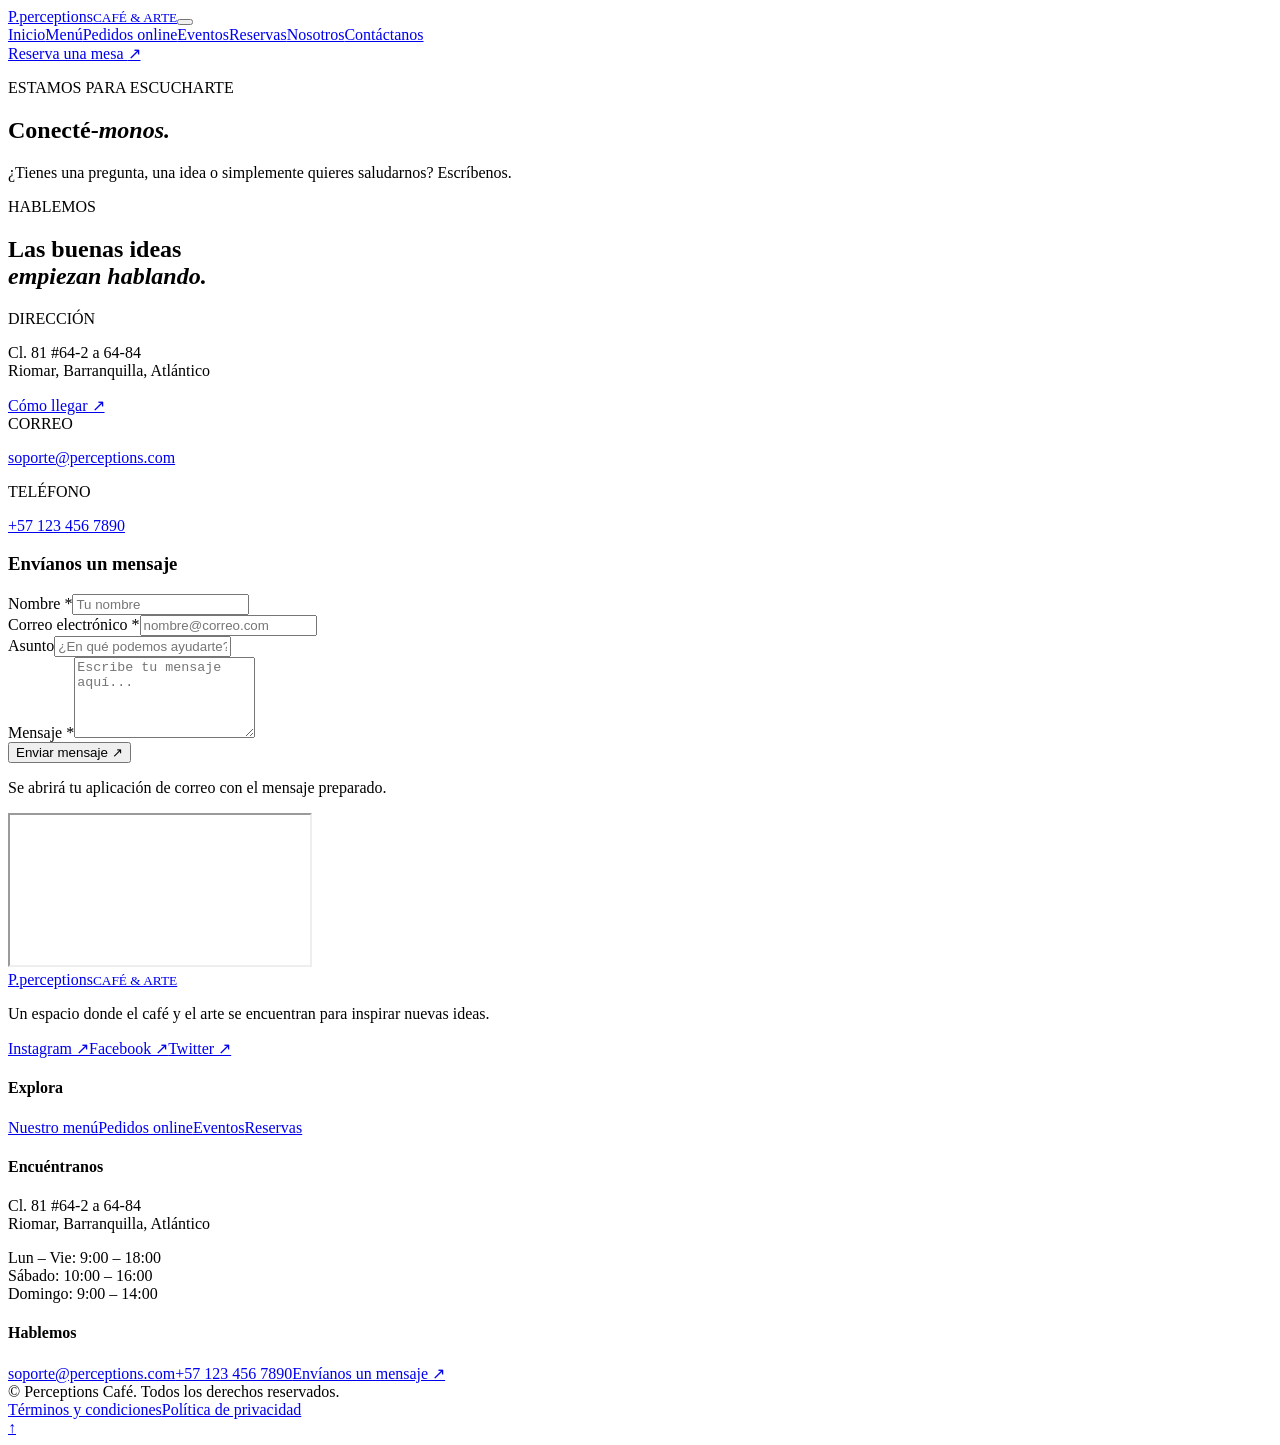
==== contacto.html @ 33a025f9 "contacto y eventos" ====
<!doctype html><html lang="es"><head><meta charset="utf-8"><meta name="viewport" content="width=device-width,initial-scale=1"><meta name="theme-color" content="#24231f"><meta name="description" content="Perceptions Café: café de especialidad, repostería artesanal y experiencias artísticas en Barranquilla."><title>Contáctanos | Perceptions Café</title><link rel="preconnect" href="https://fonts.googleapis.com"><link rel="preconnect" href="https://fonts.gstatic.com" crossorigin><link href="https://fonts.googleapis.com/css2?family=DM+Sans:wght@400;500;600;700&family=Playfair+Display:wght@400;500;600;700&display=swap" rel="stylesheet"><link rel="icon" href="assets/favicon.svg" type="image/svg+xml"><link rel="stylesheet" href="assets/styles.css"></head><body id="top"><header class="site-header"><div class="header-inner"><a class="brand" href="index.html" aria-label="Perceptions, inicio"><span class="brand-mark">P<span>.</span></span><span class="brand-name">perceptions<small>CAFÉ & ARTE</small></span></a><button class="menu-toggle" aria-label="Abrir menú" aria-expanded="false"><i></i><i></i></button><nav class="main-nav"><a href="index.html" data-nav="index">Inicio</a><a href="menu.html" data-nav="menu">Menú</a><a href="pedidos.html" data-nav="pedidos">Pedidos online</a><a href="eventos.html" data-nav="eventos">Eventos</a><a href="reservas.html" data-nav="reservas">Reservas</a><a href="nosotros.html" data-nav="nosotros">Nosotros</a><a href="contacto.html" data-nav="contacto">Contáctanos</a></nav><a class="header-cta" href="reservas.html">Reserva una mesa <span>↗</span></a></div></header><main><section class="page-hero page-hero-cream compact-hero"><div class="container"><p class="eyebrow">ESTAMOS PARA ESCUCHARTE</p><h1>Conecté-<em>monos.</em></h1><p class="page-lead">¿Tienes una pregunta, una idea o simplemente quieres saludarnos? Escríbenos.</p></div></section><section class="contact-section section-pad"><div class="container contact-grid"><div class="contact-info"><p class="eyebrow">HABLEMOS</p><h2>Las buenas ideas<br><em>empiezan hablando.</em></h2><div class="contact-block"><span>DIRECCIÓN</span><p>Cl. 81 #64-2 a 64-84<br>Riomar, Barranquilla, Atlántico</p><a href="https://maps.google.com/?q=Cl.+81+64-2+Barranquilla" target="_blank" rel="noreferrer">Cómo llegar ↗</a></div><div class="contact-block"><span>CORREO</span><p><a href="mailto:soporte@perceptions.com">soporte@perceptions.com</a></p></div><div class="contact-block"><span>TELÉFONO</span><p><a href="tel:+571234567890">+57 123 456 7890</a></p></div></div><form class="contact-form contact-card" data-mail-form data-subject="Mensaje desde el sitio Perceptions"><h3>Envíanos un mensaje</h3><div class="field"><label for="contact-name">Nombre *</label><input id="contact-name" name="Nombre" required placeholder="Tu nombre"></div><div class="field"><label for="contact-email">Correo electrónico *</label><input id="contact-email" name="Correo" type="email" required placeholder="nombre@correo.com"></div><div class="field"><label for="contact-subject">Asunto</label><input id="contact-subject" name="Asunto" placeholder="¿En qué podemos ayudarte?"></div><div class="field"><label for="contact-message">Mensaje *</label><textarea id="contact-message" name="Mensaje" rows="5" required placeholder="Escribe tu mensaje aquí..."></textarea></div><button class="btn btn-dark" type="submit">Enviar mensaje <span>↗</span></button><p class="form-note">Se abrirá tu aplicación de correo con el mensaje preparado.</p></form></div></section><section class="map-section"><iframe title="Ubicación de Perceptions Café" src="https://maps.google.com/maps?q=Cl.%2081%20%2364-2%20Barranquilla&t=&z=15&ie=UTF8&iwloc=&output=embed" loading="lazy" referrerpolicy="no-referrer-when-downgrade"></iframe></section></main><footer class="site-footer"><div class="footer-top"><div class="footer-brand"><a class="brand brand-light" href="index.html"><span class="brand-mark">P<span>.</span></span><span class="brand-name">perceptions<small>CAFÉ & ARTE</small></span></a><p>Un espacio donde el café y el arte se encuentran para inspirar nuevas ideas.</p><div class="social-links"><a href="https://www.instagram.com/" target="_blank" rel="noreferrer">Instagram ↗</a><a href="https://www.facebook.com/" target="_blank" rel="noreferrer">Facebook ↗</a><a href="https://twitter.com/" target="_blank" rel="noreferrer">Twitter ↗</a></div></div><div><h4>Explora</h4><a href="menu.html">Nuestro menú</a><a href="pedidos.html">Pedidos online</a><a href="eventos.html">Eventos</a><a href="reservas.html">Reservas</a></div><div><h4>Encuéntranos</h4><p>Cl. 81 #64-2 a 64-84<br>Riomar, Barranquilla, Atlántico</p><p>Lun – Vie: 9:00 – 18:00<br>Sábado: 10:00 – 16:00<br>Domingo: 9:00 – 14:00</p></div><div><h4>Hablemos</h4><a href="mailto:soporte@perceptions.com">soporte@perceptions.com</a><a href="tel:+571234567890">+57 123 456 7890</a><a href="contacto.html">Envíanos un mensaje ↗</a></div></div><div class="footer-bottom"><span>© <span data-year></span> Perceptions Café. Todos los derechos reservados.</span><div><a href="terminos.html">Términos y condiciones</a><a href="privacidad.html">Política de privacidad</a></div></div></footer><a class="back-top" href="#top" aria-label="Volver arriba">↑</a><script src="assets/app.js" defer></script></body></html>
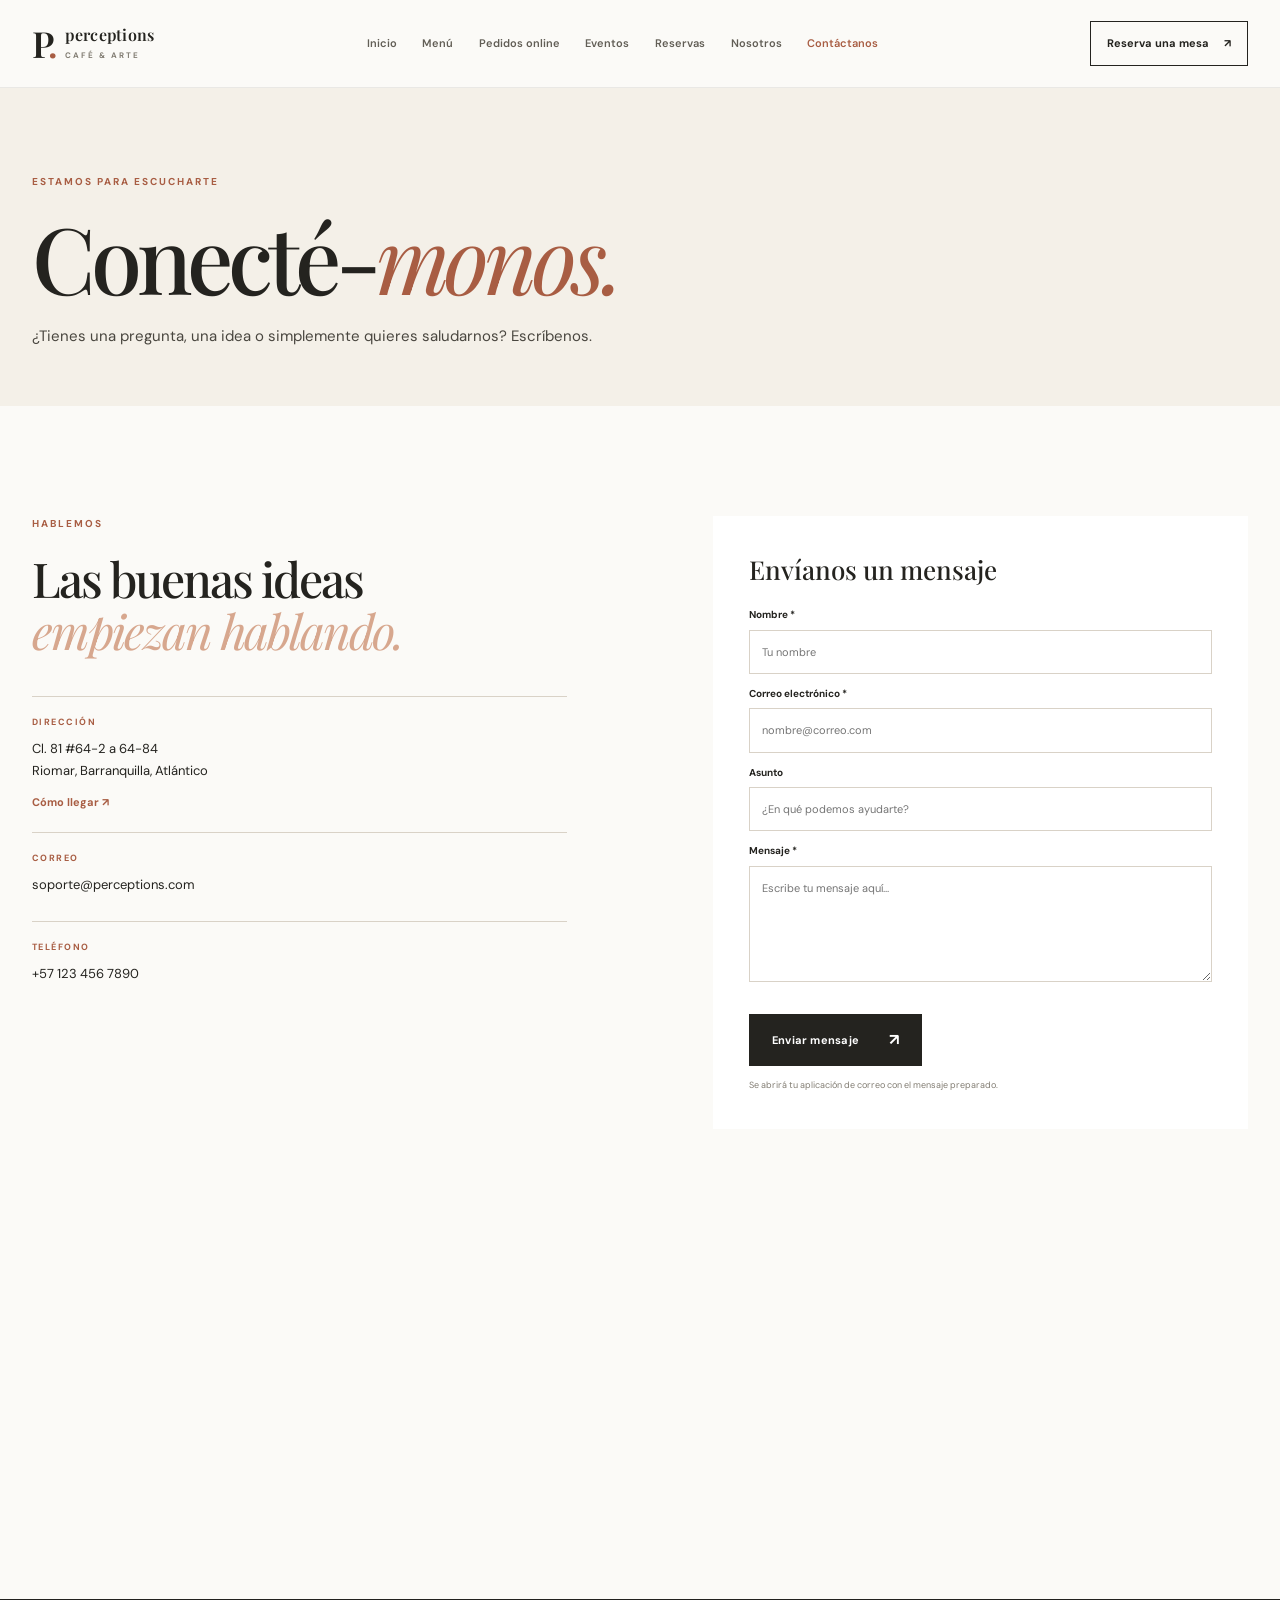
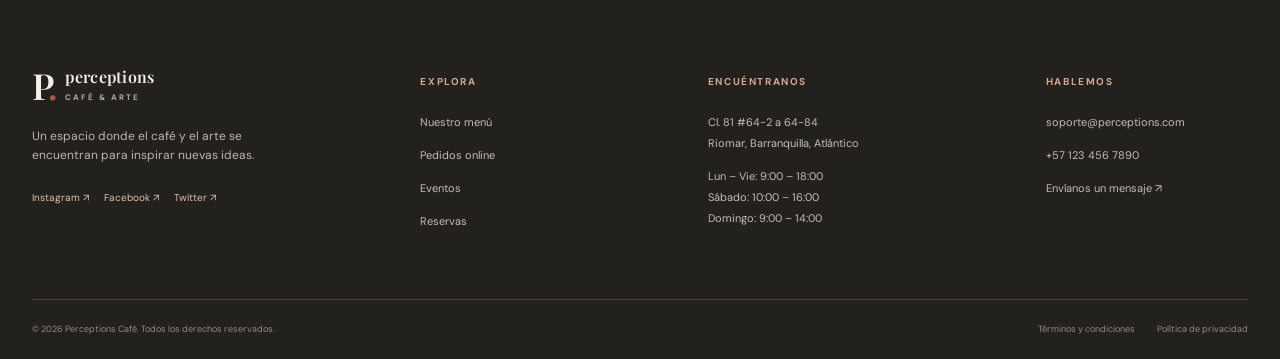
==== commit e1054a46: "Update contacto.html Organizacion de codigo" ====
--- a/contacto.html
+++ b/contacto.html
@@ -1 +1,113 @@
-<!doctype html><html lang="es"><head><meta charset="utf-8"><meta name="viewport" content="width=device-width,initial-scale=1"><meta name="theme-color" content="#24231f"><meta name="description" content="Perceptions Café: café de especialidad, repostería artesanal y experiencias artísticas en Barranquilla."><title>Contáctanos | Perceptions Café</title><link rel="preconnect" href="https://fonts.googleapis.com"><link rel="preconnect" href="https://fonts.gstatic.com" crossorigin><link href="https://fonts.googleapis.com/css2?family=DM+Sans:wght@400;500;600;700&family=Playfair+Display:wght@400;500;600;700&display=swap" rel="stylesheet"><link rel="icon" href="assets/favicon.svg" type="image/svg+xml"><link rel="stylesheet" href="assets/styles.css"></head><body id="top"><header class="site-header"><div class="header-inner"><a class="brand" href="index.html" aria-label="Perceptions, inicio"><span class="brand-mark">P<span>.</span></span><span class="brand-name">perceptions<small>CAFÉ & ARTE</small></span></a><button class="menu-toggle" aria-label="Abrir menú" aria-expanded="false"><i></i><i></i></button><nav class="main-nav"><a href="index.html" data-nav="index">Inicio</a><a href="menu.html" data-nav="menu">Menú</a><a href="pedidos.html" data-nav="pedidos">Pedidos online</a><a href="eventos.html" data-nav="eventos">Eventos</a><a href="reservas.html" data-nav="reservas">Reservas</a><a href="nosotros.html" data-nav="nosotros">Nosotros</a><a href="contacto.html" data-nav="contacto">Contáctanos</a></nav><a class="header-cta" href="reservas.html">Reserva una mesa <span>↗</span></a></div></header><main><section class="page-hero page-hero-cream compact-hero"><div class="container"><p class="eyebrow">ESTAMOS PARA ESCUCHARTE</p><h1>Conecté-<em>monos.</em></h1><p class="page-lead">¿Tienes una pregunta, una idea o simplemente quieres saludarnos? Escríbenos.</p></div></section><section class="contact-section section-pad"><div class="container contact-grid"><div class="contact-info"><p class="eyebrow">HABLEMOS</p><h2>Las buenas ideas<br><em>empiezan hablando.</em></h2><div class="contact-block"><span>DIRECCIÓN</span><p>Cl. 81 #64-2 a 64-84<br>Riomar, Barranquilla, Atlántico</p><a href="https://maps.google.com/?q=Cl.+81+64-2+Barranquilla" target="_blank" rel="noreferrer">Cómo llegar ↗</a></div><div class="contact-block"><span>CORREO</span><p><a href="mailto:soporte@perceptions.com">soporte@perceptions.com</a></p></div><div class="contact-block"><span>TELÉFONO</span><p><a href="tel:+571234567890">+57 123 456 7890</a></p></div></div><form class="contact-form contact-card" data-mail-form data-subject="Mensaje desde el sitio Perceptions"><h3>Envíanos un mensaje</h3><div class="field"><label for="contact-name">Nombre *</label><input id="contact-name" name="Nombre" required placeholder="Tu nombre"></div><div class="field"><label for="contact-email">Correo electrónico *</label><input id="contact-email" name="Correo" type="email" required placeholder="nombre@correo.com"></div><div class="field"><label for="contact-subject">Asunto</label><input id="contact-subject" name="Asunto" placeholder="¿En qué podemos ayudarte?"></div><div class="field"><label for="contact-message">Mensaje *</label><textarea id="contact-message" name="Mensaje" rows="5" required placeholder="Escribe tu mensaje aquí..."></textarea></div><button class="btn btn-dark" type="submit">Enviar mensaje <span>↗</span></button><p class="form-note">Se abrirá tu aplicación de correo con el mensaje preparado.</p></form></div></section><section class="map-section"><iframe title="Ubicación de Perceptions Café" src="https://maps.google.com/maps?q=Cl.%2081%20%2364-2%20Barranquilla&t=&z=15&ie=UTF8&iwloc=&output=embed" loading="lazy" referrerpolicy="no-referrer-when-downgrade"></iframe></section></main><footer class="site-footer"><div class="footer-top"><div class="footer-brand"><a class="brand brand-light" href="index.html"><span class="brand-mark">P<span>.</span></span><span class="brand-name">perceptions<small>CAFÉ & ARTE</small></span></a><p>Un espacio donde el café y el arte se encuentran para inspirar nuevas ideas.</p><div class="social-links"><a href="https://www.instagram.com/" target="_blank" rel="noreferrer">Instagram ↗</a><a href="https://www.facebook.com/" target="_blank" rel="noreferrer">Facebook ↗</a><a href="https://twitter.com/" target="_blank" rel="noreferrer">Twitter ↗</a></div></div><div><h4>Explora</h4><a href="menu.html">Nuestro menú</a><a href="pedidos.html">Pedidos online</a><a href="eventos.html">Eventos</a><a href="reservas.html">Reservas</a></div><div><h4>Encuéntranos</h4><p>Cl. 81 #64-2 a 64-84<br>Riomar, Barranquilla, Atlántico</p><p>Lun – Vie: 9:00 – 18:00<br>Sábado: 10:00 – 16:00<br>Domingo: 9:00 – 14:00</p></div><div><h4>Hablemos</h4><a href="mailto:soporte@perceptions.com">soporte@perceptions.com</a><a href="tel:+571234567890">+57 123 456 7890</a><a href="contacto.html">Envíanos un mensaje ↗</a></div></div><div class="footer-bottom"><span>© <span data-year></span> Perceptions Café. Todos los derechos reservados.</span><div><a href="terminos.html">Términos y condiciones</a><a href="privacidad.html">Política de privacidad</a></div></div></footer><a class="back-top" href="#top" aria-label="Volver arriba">↑</a><script src="assets/app.js" defer></script></body></html>+<!doctype html>
+<html lang="es">
+
+<head>
+    <meta charset="utf-8">
+    <meta name="viewport" content="width=device-width,initial-scale=1">
+    <meta name="theme-color" content="#24231f">
+    <meta name="description"
+        content="Perceptions Café: café de especialidad, repostería artesanal y experiencias artísticas en Barranquilla.">
+    <title>Contáctanos | Perceptions Café</title>
+    <link rel="preconnect" href="https://fonts.googleapis.com">
+    <link rel="preconnect" href="https://fonts.gstatic.com" crossorigin>
+    <link
+        href="https://fonts.googleapis.com/css2?family=DM+Sans:wght@400;500;600;700&family=Playfair+Display:wght@400;500;600;700&display=swap"
+        rel="stylesheet">
+    <link rel="icon" href="assets/favicon.svg" type="image/svg+xml">
+    <link rel="stylesheet" href="assets/styles.css">
+</head>
+
+<body id="top">
+    <header class="site-header">
+        <div class="header-inner"><a class="brand" href="index.html" aria-label="Perceptions, inicio"><span
+                    class="brand-mark">P<span>.</span></span><span class="brand-name">perceptions<small>CAFÉ &
+                        ARTE</small></span></a><button class="menu-toggle" aria-label="Abrir menú"
+                aria-expanded="false"><i></i><i></i></button>
+            <nav class="main-nav"><a href="index.html" data-nav="index">Inicio</a><a href="menu.html"
+                    data-nav="menu">Menú</a><a href="pedidos.html" data-nav="pedidos">Pedidos online</a><a
+                    href="eventos.html" data-nav="eventos">Eventos</a><a href="reservas.html"
+                    data-nav="reservas">Reservas</a><a href="nosotros.html" data-nav="nosotros">Nosotros</a><a
+                    href="contacto.html" data-nav="contacto">Contáctanos</a></nav><a class="header-cta"
+                href="reservas.html">Reserva una mesa <span>↗</span></a>
+        </div>
+    </header>
+    <main>
+        <section class="page-hero page-hero-cream compact-hero">
+            <div class="container">
+                <p class="eyebrow">ESTAMOS PARA ESCUCHARTE</p>
+                <h1>Conecté-<em>monos.</em></h1>
+                <p class="page-lead">¿Tienes una pregunta, una idea o simplemente quieres saludarnos? Escríbenos.</p>
+            </div>
+        </section>
+        <section class="contact-section section-pad">
+            <div class="container contact-grid">
+                <div class="contact-info">
+                    <p class="eyebrow">HABLEMOS</p>
+                    <h2>Las buenas ideas<br><em>empiezan hablando.</em></h2>
+                    <div class="contact-block"><span>DIRECCIÓN</span>
+                        <p>Cl. 81 #64-2 a 64-84<br>Riomar, Barranquilla, Atlántico</p><a
+                            href="https://maps.google.com/?q=Cl.+81+64-2+Barranquilla" target="_blank"
+                            rel="noreferrer">Cómo llegar ↗</a>
+                    </div>
+                    <div class="contact-block"><span>CORREO</span>
+                        <p><a href="mailto:soporte@perceptions.com">soporte@perceptions.com</a></p>
+                    </div>
+                    <div class="contact-block"><span>TELÉFONO</span>
+                        <p><a href="tel:+571234567890">+57 123 456 7890</a></p>
+                    </div>
+                </div>
+                <form class="contact-form contact-card" data-mail-form
+                    data-subject="Mensaje desde el sitio Perceptions">
+                    <h3>Envíanos un mensaje</h3>
+                    <div class="field"><label for="contact-name">Nombre *</label><input id="contact-name" name="Nombre"
+                            required placeholder="Tu nombre"></div>
+                    <div class="field"><label for="contact-email">Correo electrónico *</label><input id="contact-email"
+                            name="Correo" type="email" required placeholder="nombre@correo.com"></div>
+                    <div class="field"><label for="contact-subject">Asunto</label><input id="contact-subject"
+                            name="Asunto" placeholder="¿En qué podemos ayudarte?"></div>
+                    <div class="field"><label for="contact-message">Mensaje *</label><textarea id="contact-message"
+                            name="Mensaje" rows="5" required placeholder="Escribe tu mensaje aquí..."></textarea></div>
+                    <button class="btn btn-dark" type="submit">Enviar mensaje <span>↗</span></button>
+                    <p class="form-note">Se abrirá tu aplicación de correo con el mensaje preparado.</p>
+                </form>
+            </div>
+        </section>
+        <section class="map-section"><iframe title="Ubicación de Perceptions Café"
+                src="https://maps.google.com/maps?q=Cl.%2081%20%2364-2%20Barranquilla&t=&z=15&ie=UTF8&iwloc=&output=embed"
+                loading="lazy" referrerpolicy="no-referrer-when-downgrade"></iframe></section>
+    </main>
+    <footer class="site-footer">
+        <div class="footer-top">
+            <div class="footer-brand"><a class="brand brand-light" href="index.html"><span
+                        class="brand-mark">P<span>.</span></span><span class="brand-name">perceptions<small>CAFÉ &
+                            ARTE</small></span></a>
+                <p>Un espacio donde el café y el arte se encuentran para inspirar nuevas ideas.</p>
+                <div class="social-links"><a href="https://www.instagram.com/" target="_blank"
+                        rel="noreferrer">Instagram ↗</a><a href="https://www.facebook.com/" target="_blank"
+                        rel="noreferrer">Facebook ↗</a><a href="https://twitter.com/" target="_blank"
+                        rel="noreferrer">Twitter ↗</a></div>
+            </div>
+            <div>
+                <h4>Explora</h4><a href="menu.html">Nuestro menú</a><a href="pedidos.html">Pedidos online</a><a
+                    href="eventos.html">Eventos</a><a href="reservas.html">Reservas</a>
+            </div>
+            <div>
+                <h4>Encuéntranos</h4>
+                <p>Cl. 81 #64-2 a 64-84<br>Riomar, Barranquilla, Atlántico</p>
+                <p>Lun – Vie: 9:00 – 18:00<br>Sábado: 10:00 – 16:00<br>Domingo: 9:00 – 14:00</p>
+            </div>
+            <div>
+                <h4>Hablemos</h4><a href="mailto:soporte@perceptions.com">soporte@perceptions.com</a><a
+                    href="tel:+571234567890">+57 123 456 7890</a><a href="contacto.html">Envíanos un mensaje ↗</a>
+            </div>
+        </div>
+        <div class="footer-bottom"><span>© <span data-year></span> Perceptions Café. Todos los derechos
+                reservados.</span>
+            <div><a href="terminos.html">Términos y condiciones</a><a href="privacidad.html">Política de privacidad</a>
+            </div>
+        </div>
+    </footer><a class="back-top" href="#top" aria-label="Volver arriba">↑</a>
+    <script src="assets/app.js" defer></script>
+</body>
+
+</html>
--- a/assets/styles.css
+++ b/assets/styles.css
@@ -0,0 +1,1179 @@
+/* PERCEPTIONS CAFÉ — estilos principales */
+
+:root {
+  --ink:#24231f;
+  --ink-soft:#49463f;
+  --cream:#f4f0e8;
+  --paper:#fbfaf7;
+  --sand:#e8dfd0;
+  --clay:#a85d43;
+  --clay-dark:#874832;
+  --muted:#827d73;
+  --line:#d9d2c7;
+  --white:#fff;
+  --serif:'Playfair Display',Georgia,serif;
+  --sans:'DM Sans',Arial,sans-serif;
+  --max:1220px;
+  --shadow:0 18px 55px rgba(35,31,25,.10)}
+* {
+  box-sizing:border-box}
+html {
+  scroll-behavior:smooth;
+  scroll-padding-top:90px}
+body {
+  margin:0;
+  background:var(--paper);
+  color:var(--ink);
+  font-family:var(--sans);
+  font-size:15px;
+  line-height:1.65}
+body.menu-open {
+  overflow:hidden}
+a {
+  color:inherit;
+  text-decoration:none}
+button,input,textarea,select {
+  font:inherit}
+button,a {
+  -webkit-tap-highlight-color:transparent}
+img {
+  max-width:100%;
+  display:block}
+.container {
+  width:min(var(--max),calc(100% - 64px));
+  margin-inline:auto}
+.section-pad {
+  padding:110px 0}
+.eyebrow {
+  font-size:10px;
+  letter-spacing:.2em;
+  font-weight:700;
+  color:var(--clay);
+  margin:0 0 20px;
+  text-transform:uppercase}
+.eyebrow.light {
+  color:#e6c8b4}
+.site-header {
+  height:88px;
+  position:sticky;
+  top:0;
+  z-index:50;
+  background:rgba(251,250,247,.96);
+  backdrop-filter:blur(16px);
+  border-bottom:1px solid rgba(36,35,31,.08)}
+.header-inner {
+  height:100%;
+  width:min(1380px,calc(100% - 64px));
+  margin:auto;
+  display:flex;
+  align-items:center;
+  justify-content:space-between;
+  gap:32px}
+.brand {
+  display:flex;
+  align-items:center;
+  gap:10px;
+  flex-shrink:0}
+.brand-mark {
+  font:600 36px/.8 var(--serif);
+  letter-spacing:-.08em}
+.brand-mark span {
+  color:var(--clay)}
+.brand-name {
+  font:600 16px/1 var(--serif);
+  letter-spacing:.02em}
+.brand-name small {
+  display:block;
+  font:700 8px/1.5 var(--sans);
+  letter-spacing:.25em;
+  margin-top:6px;
+  color:var(--muted)}
+.main-nav {
+  display:flex;
+  align-items:center;
+  gap:clamp(14px,2vw,29px)}
+.main-nav a {
+  font-size:11px;
+  font-weight:600;
+  color:#625e56;
+  white-space:nowrap;
+  transition:color .2s}
+.main-nav a:hover,.main-nav a.active {
+  color:var(--clay)}
+.header-cta {
+  font-size:11px;
+  font-weight:700;
+  padding:12px 16px;
+  border:1px solid var(--ink);
+  white-space:nowrap;
+  transition:.2s}
+.header-cta span {
+  margin-left:12px}
+.header-cta:hover {
+  background:var(--ink);
+  color:var(--white)}
+.menu-toggle {
+  display:none;
+  background:none;
+  border:0;
+  padding:10px}
+.menu-toggle i {
+  display:block;
+  width:24px;
+  height:1px;
+  background:var(--ink);
+  margin:6px}
+.hero {
+  position:relative;
+  min-height:min(760px,calc(100vh - 88px));
+  display:flex;
+  align-items:center;
+  overflow:hidden;
+  background:#25231f;
+  color:white}
+.hero-image,.hero-shade {
+  position:absolute;
+  inset:0}
+.hero-image {
+  background-image:var(--hero);
+  background-size:cover;
+  background-position:center 52%;
+  transform:scale(1.02)}
+.hero-shade {
+  background:linear-gradient(90deg,rgba(20,19,17,.78) 0%,rgba(20,19,17,.53) 45%,rgba(20,19,17,.08) 100%),linear-gradient(0deg,rgba(20,19,17,.3),transparent 40%)}
+.hero-content {
+  position:relative;
+  z-index:1;
+  padding-top:30px;
+  padding-bottom:90px}
+.hero h1,.page-hero h1,.detail-hero h1 {
+  font:500 clamp(56px,8vw,108px)/.99 var(--serif);
+  letter-spacing:-.055em;
+  margin:0 0 26px}
+.hero h1 em,.page-hero h1 em,.detail-hero h1 em,.feature-copy h2 em,.intro-grid h2 em,.visit-copy h2 em,.newsletter-inner h2 em,.section-heading h2 em,.event-callout h2 em,.detail-grid h2 em,.form-aside h2 em,.contact-info h2 em,.about-text h2 em,.manifesto-grid h2 em,.center-cta h2 em {
+  font-weight:400;
+  color:#d7a78e}
+.hero-copy {
+  max-width:420px;
+  color:rgba(255,255,255,.82);
+  font-size:15px;
+  margin:0 0 34px}
+.hero-actions {
+  display:flex;
+  align-items:center;
+  gap:28px;
+  flex-wrap:wrap}
+.btn {
+  display:inline-flex;
+  align-items:center;
+  justify-content:center;
+  gap:30px;
+  min-height:52px;
+  padding:0 22px;
+  border:1px solid transparent;
+  font-size:11px;
+  font-weight:700;
+  letter-spacing:.02em;
+  cursor:pointer;
+  transition:transform .2s,background .2s,color .2s,border .2s}
+.btn:hover {
+  transform:translateY(-2px)}
+.btn span {
+  font-size:16px}
+.btn-light {
+  background:var(--cream);
+  color:var(--ink)}
+.btn-light:hover {
+  background:white}
+.btn-dark {
+  background:var(--ink);
+  color:white}
+.btn-dark:hover {
+  background:var(--clay-dark)}
+.btn-full {
+  width:100%}
+.text-link {
+  font-size:11px;
+  font-weight:700;
+  border-bottom:1px solid var(--clay);
+  padding-bottom:6px}
+.light-link {
+  color:white;
+  border-color:rgba(255,255,255,.6)}
+.hero-note,.scroll-cue {
+  position:absolute;
+  z-index:2;
+  bottom:30px;
+  font-size:9px;
+  letter-spacing:.18em;
+  color:rgba(255,255,255,.72)}
+.hero-note {
+  left:max(32px,calc((100% - var(--max))/2))}
+.hero-note span {
+  padding:0 10px;
+  color:#d7a78e}
+.scroll-cue {
+  right:max(32px,calc((100% - var(--max))/2))}
+.scroll-cue span {
+  padding-left:12px;
+  font-size:15px}
+.intro-section {
+  background:var(--cream)}
+.intro-grid {
+  display:grid;
+  grid-template-columns:1.1fr .9fr;
+  gap:12%;
+  align-items:end}
+.intro-grid h2,.feature-copy h2,.visit-copy h2,.section-heading h2,.event-callout h2,.detail-grid h2,.form-aside h2,.contact-info h2,.about-text h2,.manifesto-grid h2,.center-cta h2,.newsletter-inner h2 {
+  font:500 clamp(40px,5vw,64px)/1.08 var(--serif);
+  letter-spacing:-.045em;
+  margin:0}
+.intro-grid h2 em {
+  color:var(--clay)}
+.intro-copy p {
+  font-size:16px;
+  color:var(--ink-soft);
+  max-width:480px;
+  margin:0 0 26px}
+.under-link {
+  display:inline-flex;
+  gap:30px;
+  align-items:center;
+  font-size:11px;
+  font-weight:700;
+  border-bottom:1px solid var(--clay);
+  padding-bottom:7px}
+.under-link span {
+  font-size:15px;
+  color:var(--clay)}
+.feature-section {
+  display:grid;
+  grid-template-columns:1fr 1fr;
+  min-height:590px;
+  background:#eae3d8}
+.feature-image {
+  background-size:cover;
+  background-position:center;
+  min-height:460px}
+.feature-copy {
+  padding:90px clamp(40px,8vw,130px);
+  align-self:center}
+.feature-copy h2 {
+  font:500 clamp(40px,4.8vw,62px)/1.08 var(--serif);
+  letter-spacing:-.045em;
+  margin:0 0 22px}
+.feature-copy h2 em {
+  color:var(--clay)}
+.feature-copy>p:not(.eyebrow) {
+  max-width:390px;
+  color:var(--ink-soft);
+  margin:0 0 30px}
+.feature-reverse .feature-image {
+  order:2}
+.feature-reverse .feature-copy {
+  order:1;
+  background:#f3efe7}
+.quote-band {
+  background:var(--ink);
+  color:white;
+  text-align:center;
+  padding:100px 0}
+.quote-mark {
+  font:100px/.6 var(--serif);
+  color:var(--clay)}
+.quote-band blockquote {
+  font:500 clamp(28px,4vw,48px)/1.25 var(--serif);
+  max-width:820px;
+  margin:25px auto 28px;
+  letter-spacing:-.025em}
+.quote-band p {
+  font-size:9px;
+  letter-spacing:.25em;
+  color:#c5b9a8}
+.visit-section {
+  background:var(--paper)}
+.visit-grid {
+  display:grid;
+  grid-template-columns:.8fr 1.2fr;
+  gap:12%;
+  align-items:center}
+.visit-copy>p:not(.eyebrow) {
+  max-width:390px;
+  color:var(--ink-soft);
+  margin:25px 0 30px}
+.visit-card {
+  background:var(--cream);
+  box-shadow:var(--shadow)}
+.visit-photo {
+  height:300px;
+  background-size:cover;
+  background-position:center}
+.visit-details {
+  padding:26px 30px;
+  display:grid;
+  grid-template-columns:1fr 1fr auto;
+  gap:18px;
+  align-items:center}
+.detail-label {
+  font-size:9px;
+  letter-spacing:.16em;
+  font-weight:700;
+  color:var(--clay)}
+.visit-details p {
+  font-size:12px;
+  line-height:1.8;
+  margin:8px 0 0}
+.visit-details>a {
+  width:42px;
+  height:42px;
+  border:1px solid var(--line);
+  display:grid;
+  place-items:center;
+  font-size:18px}
+.newsletter-strip {
+  background:var(--clay-dark);
+  color:white;
+  padding:75px 0}
+.newsletter-inner {
+  display:grid;
+  grid-template-columns:1fr 1fr;
+  gap:12%;
+  align-items:center}
+.newsletter-inner h2 {
+  font-size:44px}
+.newsletter-form label {
+  font-size:11px;
+  color:#f3dfd2}
+.input-line {
+  display:flex;
+  border-bottom:1px solid rgba(255,255,255,.65);
+  margin:10px 0}
+.input-line input {
+  flex:1;
+  min-width:0;
+  background:transparent;
+  border:0;
+  outline:0;
+  color:white;
+  padding:12px 0}
+.input-line input::placeholder {
+  color:rgba(255,255,255,.55)}
+.input-line button {
+  background:transparent;
+  border:0;
+  color:white;
+  font-size:24px;
+  cursor:pointer}
+.newsletter-form small {
+  font-size:10px;
+  color:rgba(255,255,255,.7)}
+.site-footer {
+  background:#22211e;
+  color:#f5f0e8;
+  padding:70px 0 0}
+.footer-top {
+  width:min(var(--max),calc(100% - 64px));
+  margin:auto;
+  display:grid;
+  grid-template-columns:1.5fr 1fr 1.25fr 1fr;
+  gap:7%}
+.brand-light .brand-name small {
+  color:#b7afa3}
+.footer-brand>p {
+  max-width:260px;
+  color:#bdb6aa;
+  font-size:12px;
+  margin:24px 0}
+.social-links {
+  display:flex;
+  gap:15px;
+  flex-wrap:wrap}
+.social-links a {
+  font-size:10px;
+  color:#e2c1ad}
+.footer-top h4 {
+  font-size:10px;
+  letter-spacing:.16em;
+  text-transform:uppercase;
+  margin:5px 0 22px;
+  color:#d7a78e}
+.footer-top>div:not(:first-child)>a,.footer-top>div:not(:first-child)>p {
+  display:block;
+  font-size:11px;
+  color:#c4beb4;
+  margin:0 0 12px;
+  line-height:1.9}
+.footer-top a:hover {
+  color:white}
+.footer-bottom {
+  width:min(var(--max),calc(100% - 64px));
+  margin:55px auto 0;
+  padding:22px 0;
+  border-top:1px solid #48443e;
+  display:flex;
+  justify-content:space-between;
+  gap:20px;
+  color:#928c82;
+  font-size:9px}
+.footer-bottom div {
+  display:flex;
+  gap:22px}
+.back-top {
+  position:fixed;
+  right:24px;
+  bottom:24px;
+  width:40px;
+  height:40px;
+  background:var(--clay);
+  color:white;
+  display:grid;
+  place-items:center;
+  z-index:20;
+  opacity:0;
+  pointer-events:none;
+  transition:.2s}
+.back-top.visible {
+  opacity:1;
+  pointer-events:auto}
+.page-hero {
+  padding:105px 0 70px;
+  background:var(--cream)}
+.page-hero h1 {
+  font-size:clamp(56px,8vw,92px);
+  margin-bottom:22px}
+.page-hero h1 em {
+  color:var(--clay)}
+.page-lead {
+  max-width:570px;
+  font-size:15px;
+  color:var(--ink-soft);
+  margin:0}
+.compact-hero {
+  padding:86px 0 58px}
+.menu-tabs {
+  display:flex;
+  gap:30px;
+  margin-top:48px;
+  border-bottom:1px solid var(--line);
+  padding-bottom:14px;
+  max-width:520px}
+.menu-tabs a {
+  font-size:11px;
+  font-weight:700;
+  color:var(--ink-soft)}
+.menu-tabs a:hover {
+  color:var(--clay)}
+.menu-page {
+  padding-top:75px}
+.menu-category {
+  margin-bottom:85px;
+  scroll-margin-top:110px}
+.category-heading {
+  display:flex;
+  justify-content:space-between;
+  align-items:end;
+  border-bottom:1px solid var(--line);
+  padding-bottom:22px;
+  margin-bottom:8px}
+.category-heading h2 {
+  font:500 38px/1.1 var(--serif);
+  margin:0;
+  letter-spacing:-.03em}
+.category-heading .eyebrow {
+  margin-bottom:10px}
+.category-heading>span {
+  font-size:10px;
+  color:var(--muted)}
+.menu-list {
+  display:grid;
+  grid-template-columns:1fr 1fr;
+  column-gap:8%}
+.menu-item {
+  padding:22px 0;
+  border-bottom:1px solid #e9e4dc;
+  display:flex;
+  justify-content:space-between;
+  gap:20px;
+  align-items:start}
+.menu-item h3 {
+  font:600 16px var(--serif);
+  margin:0 0 6px}
+.menu-item p {
+  font-size:11px;
+  color:var(--muted);
+  margin:0;
+  max-width:390px}
+.menu-item strong {
+  font-size:12px;
+  white-space:nowrap;
+  padding-top:2px}
+.menu-bottom-note {
+  padding:35px;
+  background:var(--cream);
+  display:flex;
+  align-items:center;
+  justify-content:space-between}
+.menu-bottom-note p {
+  font:24px var(--serif);
+  margin:0}
+.ordering-section {
+  background:#f8f6f1}
+.order-layout {
+  display:grid;
+  grid-template-columns:minmax(0,1fr) 350px;
+  gap:50px;
+  align-items:start}
+.order-toolbar {
+  display:flex;
+  justify-content:space-between;
+  align-items:end;
+  gap:20px;
+  margin-bottom:28px}
+.order-toolbar h2 {
+  font:500 34px var(--serif);
+  margin:0}
+.order-filters {
+  display:flex;
+  gap:7px;
+  flex-wrap:wrap}
+.filter-btn {
+  border:1px solid var(--line);
+  background:transparent;
+  padding:8px 12px;
+  font-size:10px;
+  cursor:pointer}
+.filter-btn.active,.filter-btn:hover {
+  background:var(--ink);
+  color:white;
+  border-color:var(--ink)}
+.order-grid {
+  display:grid;
+  grid-template-columns:repeat(2,minmax(0,1fr));
+  gap:16px}
+.order-product {
+  background:white;
+  padding:20px;
+  display:flex;
+  flex-direction:column;
+  min-height:195px;
+  border:1px solid #eee9e0}
+.product-category {
+  font-size:9px;
+  letter-spacing:.15em;
+  color:var(--clay);
+  text-transform:uppercase}
+.order-product h3 {
+  font:600 17px var(--serif);
+  margin:12px 0 6px}
+.order-product p {
+  font-size:11px;
+  color:var(--muted);
+  margin:0 0 20px}
+.product-bottom {
+  display:flex;
+  align-items:center;
+  justify-content:space-between;
+  margin-top:auto}
+.product-bottom strong {
+  font-size:13px}
+.add-product {
+  border:0;
+  background:var(--cream);
+  width:34px;
+  height:34px;
+  font-size:20px;
+  cursor:pointer}
+.add-product:hover {
+  background:var(--clay);
+  color:white}
+.cart-panel {
+  background:white;
+  padding:24px;
+  position:sticky;
+  top:110px;
+  box-shadow:0 5px 30px rgba(30,25,18,.05)}
+.cart-heading {
+  display:flex;
+  justify-content:space-between;
+  align-items:center;
+  border-bottom:1px solid var(--line);
+  padding-bottom:15px}
+.cart-heading h3 {
+  font:500 24px var(--serif);
+  margin:0}
+.cart-count {
+  background:var(--cream);
+  border-radius:50%;
+  width:26px;
+  height:26px;
+  display:grid;
+  place-items:center;
+  font-size:10px}
+.cart-empty {
+  font-size:11px;
+  color:var(--muted);
+  padding:20px 0}
+.cart-line {
+  display:grid;
+  grid-template-columns:1fr auto;
+  gap:10px;
+  padding:13px 0;
+  border-bottom:1px solid #eee9e0}
+.cart-line strong {
+  font-size:11px}
+.cart-line small {
+  display:block;
+  color:var(--muted);
+  font-size:10px}
+.qty-control {
+  display:flex;
+  align-items:center;
+  gap:8px}
+.qty-control button {
+  width:22px;
+  height:22px;
+  border:1px solid var(--line);
+  background:white;
+  cursor:pointer}
+.qty-control span {
+  font-size:11px}
+.cart-total {
+  display:flex;
+  justify-content:space-between;
+  padding:18px 0;
+  border-bottom:1px solid var(--line);
+  font-size:12px}
+.cart-total strong {
+  font-size:16px}
+.cart-fields {
+  padding-top:16px}
+.cart-fields label,.field label {
+  display:block;
+  font-size:10px;
+  font-weight:700;
+  margin:12px 0 6px}
+.cart-fields input,.cart-fields select,.cart-fields textarea,.field input,.field select,.field textarea {
+  width:100%;
+  border:1px solid var(--line);
+  background:#fff;
+  padding:12px;
+  font-size:11px;
+  outline:none;
+  border-radius:0}
+.cart-fields input:focus,.cart-fields select:focus,.cart-fields textarea:focus,.field input:focus,.field select:focus,.field textarea:focus {
+  border-color:var(--clay)}
+.form-note {
+  font-size:9px;
+  color:var(--muted);
+  line-height:1.6;
+  margin:12px 0 0}
+.events-section {
+  padding-top:80px}
+.section-heading {
+  display:flex;
+  justify-content:space-between;
+  align-items:end;
+  gap:40px;
+  margin-bottom:45px}
+.section-heading h2 {
+  font-size:48px}
+.section-heading>p {
+  max-width:340px;
+  font-size:12px;
+  color:var(--muted);
+  margin:0}
+.events-grid {
+  display:grid;
+  grid-template-columns:1fr 1fr;
+  gap:30px}
+.event-card {
+  background:white}
+.event-image {
+  height:340px;
+  background-size:cover;
+  background-position:center;
+  display:block;
+  position:relative}
+.event-tag {
+  position:absolute;
+  top:20px;
+  left:20px;
+  background:var(--cream);
+  padding:8px 12px;
+  font-size:9px;
+  letter-spacing:.1em}
+.event-info {
+  padding:26px 28px 30px}
+.event-date {
+  font-size:9px;
+  letter-spacing:.12em;
+  color:var(--clay);
+  text-transform:uppercase}
+.event-info h3 {
+  font:500 30px var(--serif);
+  margin:7px 0}
+.event-info p {
+  font-size:11px;
+  color:var(--muted);
+  max-width:500px;
+  margin:0 0 20px}
+.event-callout {
+  background:var(--clay-dark);
+  color:white;
+  padding:90px 0}
+.event-callout h2 {
+  font-size:60px;
+  margin-bottom:28px}
+.detail-hero {
+  min-height:500px;
+  background-size:cover;
+  background-position:center;
+  position:relative;
+  color:white;
+  display:flex;
+  align-items:end}
+.detail-overlay {
+  position:absolute;
+  inset:0;
+  background:linear-gradient(90deg,rgba(20,19,17,.75),rgba(20,19,17,.15)),linear-gradient(0deg,rgba(20,19,17,.35),transparent)}
+.detail-hero-content {
+  position:relative;
+  padding-bottom:70px}
+.back-link {
+  display:inline-block;
+  color:#fff;
+  font-size:11px;
+  margin-bottom:60px}
+.detail-hero h1 {
+  font-size:clamp(55px,8vw,88px);
+  margin:15px 0}
+.detail-hero-content>p:last-child {
+  font-size:12px;
+  color:#e8dcd0}
+.event-detail-section {
+  background:var(--cream)}
+.detail-grid {
+  display:grid;
+  grid-template-columns:.9fr 1.1fr;
+  gap:12%}
+.detail-grid h2 {
+  font-size:48px}
+.detail-copy>p {
+  font-size:15px;
+  color:var(--ink-soft);
+  margin-top:0}
+.event-meta {
+  display:grid;
+  grid-template-columns:1fr 1fr;
+  gap:24px;
+  border-top:1px solid var(--line);
+  padding:25px 0;
+  margin:28px 0}
+.event-meta div:last-child {
+  grid-column:1/-1}
+.event-meta span,.aside-detail span,.contact-block span {
+  display:block;
+  font-size:9px;
+  letter-spacing:.16em;
+  color:var(--clay);
+  font-weight:700;
+  margin-bottom:8px}
+.event-meta strong {
+  font-size:12px;
+  line-height:1.7}
+.form-section {
+  background:var(--cream)}
+.form-layout {
+  display:grid;
+  grid-template-columns:.8fr 1.2fr;
+  gap:12%}
+.form-aside>p:not(.eyebrow) {
+  max-width:330px;
+  color:var(--muted);
+  font-size:13px;
+  margin:25px 0 35px}
+.form-aside h2 {
+  font-size:48px}
+.aside-detail {
+  margin-top:25px}
+.aside-detail p {
+  font-size:12px;
+  line-height:1.8;
+  margin:0}
+.contact-form {
+  background:white;
+  padding:36px}
+.form-row {
+  display:grid;
+  grid-template-columns:1fr 1fr;
+  gap:18px}
+.field {
+  margin-bottom:12px}
+.field textarea {
+  resize:vertical}
+.contact-form .btn {
+  margin-top:12px}
+.contact-grid {
+  display:grid;
+  grid-template-columns:1fr 1fr;
+  gap:12%}
+.contact-info h2 {
+  font-size:48px;
+  margin-bottom:40px}
+.contact-block {
+  padding:18px 0;
+  border-top:1px solid var(--line)}
+.contact-block p {
+  font-size:13px;
+  margin:0 0 8px}
+.contact-block>a {
+  font-size:11px;
+  color:var(--clay);
+  font-weight:700}
+.contact-card h3 {
+  font:500 26px var(--serif);
+  margin:0 0 20px}
+.map-section iframe {
+  display:block;
+  width:100%;
+  height:360px;
+  border:0;
+  filter:grayscale(1) contrast(.9)}
+.about-story {
+  background:var(--paper)}
+.about-grid {
+  display:grid;
+  grid-template-columns:1fr 1fr;
+  gap:12%;
+  align-items:center}
+.about-images {
+  display:grid;
+  grid-template-columns:1fr 1fr;
+  gap:15px;
+  align-items:start}
+.about-images img {
+  width:100%;
+  height:390px;
+  object-fit:cover}
+.about-images img:nth-child(2) {
+  margin-top:70px}
+.about-text h2 {
+  font-size:52px;
+  margin-bottom:24px}
+.about-text>p:not(.eyebrow) {
+  font-size:13px;
+  color:var(--ink-soft);
+  margin-bottom:18px}
+.about-text .btn {
+  margin-top:18px}
+.about-manifesto {
+  background:var(--ink);
+  color:white;
+  padding:95px 0}
+.manifesto-grid {
+  display:grid;
+  grid-template-columns:1fr 1fr;
+  gap:12%;
+  align-items:center}
+.manifesto-grid h2 {
+  font-size:48px}
+.manifesto-grid>p {
+  font-size:15px;
+  color:#c7c0b5}
+.center-cta {
+  text-align:center}
+.center-cta h2 {
+  font-size:56px;
+  margin-bottom:30px}
+.center-cta .hero-actions {
+  justify-content:center}
+.legal-section {
+  background:var(--paper)}
+.legal-copy {
+  max-width:800px}
+.legal-copy h2 {
+  font:500 27px var(--serif);
+  margin:38px 0 10px}
+.legal-copy p {
+  font-size:13px;
+  color:var(--ink-soft)}
+.legal-copy a {
+  color:var(--clay);
+  text-decoration:underline}
+.toast {
+  position:fixed;
+  bottom:25px;
+  left:50%;
+  transform:translate(-50%,20px);
+  background:var(--ink);
+  color:white;
+  padding:13px 20px;
+  font-size:11px;
+  z-index:100;
+  opacity:0;
+  transition:.25s;
+  pointer-events:none;
+  box-shadow:var(--shadow)}
+.toast.show {
+  opacity:1;
+  transform:translate(-50%,0)}
+
+@media(max-width:1100px) {
+  .main-nav {
+  gap:13px}
+.main-nav a {
+  font-size:10px}
+.header-inner {
+  gap:18px}
+.header-cta {
+  display:none}
+.order-layout {
+  grid-template-columns:minmax(0,1fr) 310px;
+  gap:25px}
+.feature-copy {
+  padding:70px 55px}
+}
+
+@media(max-width:820px) {
+  .container {
+  width:min(100% - 42px,var(--max))}
+.header-inner {
+  width:calc(100% - 42px)}
+.site-header {
+  height:76px}
+.menu-toggle {
+  display:block;
+  order:3}
+.main-nav {
+  position:fixed;
+  inset:76px 0 auto;
+  background:var(--paper);
+  padding:22px 28px 30px;
+  display:flex;
+  flex-direction:column;
+  align-items:stretch;
+  gap:0;
+  border-bottom:1px solid var(--line);
+  box-shadow:var(--shadow);
+  transform:translateY(-130%);
+  opacity:0;
+  pointer-events:none;
+  transition:.3s}
+.menu-open .main-nav {
+  transform:translateY(0);
+  opacity:1;
+  pointer-events:auto}
+.main-nav a {
+  font-size:14px;
+  padding:13px 0;
+  border-bottom:1px solid var(--line)}
+.brand-mark {
+  font-size:32px}
+.hero {
+  min-height:670px}
+.hero-content {
+  padding-bottom:80px}
+.hero h1 {
+  font-size:clamp(58px,12vw,90px)}
+.hero-note {
+  left:21px}
+.scroll-cue {
+  right:21px}
+.section-pad {
+  padding:80px 0}
+.intro-grid,.visit-grid,.newsletter-inner,.detail-grid,.form-layout,.contact-grid,.about-grid,.manifesto-grid {
+  grid-template-columns:1fr;
+  gap:38px}
+.intro-grid {
+  align-items:start}
+.intro-copy {
+  max-width:550px}
+.feature-section {
+  grid-template-columns:1fr}
+.feature-image {
+  min-height:380px}
+.feature-copy {
+  padding:65px 42px}
+.feature-reverse .feature-image,.feature-reverse .feature-copy {
+  order:initial}
+.visit-grid {
+  gap:45px}
+.newsletter-inner {
+  gap:30px}
+.footer-top {
+  width:calc(100% - 42px);
+  grid-template-columns:1fr 1fr;
+  gap:40px}
+.footer-bottom {
+  width:calc(100% - 42px)}
+.page-hero {
+  padding:80px 0 55px}
+.order-layout {
+  grid-template-columns:1fr}
+.cart-panel {
+  position:static}
+.order-toolbar {
+  align-items:start;
+  flex-direction:column}
+.cart-panel {
+  max-width:none}
+.events-grid {
+  gap:18px}
+.event-image {
+  height:270px}
+.section-heading {
+  align-items:start;
+  flex-direction:column;
+  gap:15px}
+.about-images {
+  max-width:600px}
+.about-images img {
+  height:330px}
+.form-aside {
+  max-width:600px}
+.contact-grid {
+  gap:35px}
+.contact-info h2 {
+  margin-bottom:20px}
+}
+
+@media(max-width:560px) {
+  body {
+  font-size:14px}
+.container {
+  width:calc(100% - 36px)}
+.hero {
+  min-height:640px}
+.hero-image {
+  background-position:58% center}
+.hero-shade {
+  background:linear-gradient(90deg,rgba(20,19,17,.75),rgba(20,19,17,.24)),linear-gradient(0deg,rgba(20,19,17,.3),transparent)}
+.hero h1 {
+  font-size:58px}
+.hero-copy {
+  font-size:13px;
+  max-width:330px}
+.hero-actions {
+  gap:18px}
+.btn {
+  min-height:48px;
+  padding:0 17px;
+  gap:18px}
+.hero-note {
+  font-size:8px;
+  bottom:22px}
+.scroll-cue {
+  font-size:8px;
+  bottom:22px}
+.intro-grid h2,.feature-copy h2,.visit-copy h2 {
+  font-size:42px}
+.feature-image {
+  min-height:290px}
+.feature-copy {
+  padding:55px 24px}
+.quote-band {
+  padding:75px 0}
+.quote-band blockquote {
+  font-size:30px}
+.visit-photo {
+  height:230px}
+.visit-details {
+  padding:20px;
+  grid-template-columns:1fr 1fr}
+.visit-details>a {
+  grid-column:1/-1}
+.newsletter-strip {
+  padding:60px 0}
+.newsletter-inner h2 {
+  font-size:38px}
+.footer-top {
+  width:calc(100% - 36px);
+  grid-template-columns:1fr 1fr;
+  gap:32px 20px}
+.footer-brand {
+  grid-column:1/-1}
+.footer-bottom {
+  width:calc(100% - 36px);
+  flex-direction:column;
+  margin-top:35px}
+.footer-bottom div {
+  flex-wrap:wrap;
+  gap:15px}
+.page-hero h1 {
+  font-size:58px}
+.page-lead {
+  font-size:13px}
+.menu-tabs {
+  gap:18px;
+  overflow:auto;
+  white-space:nowrap}
+.category-heading {
+  align-items:start;
+  flex-direction:column;
+  gap:10px}
+.category-heading h2 {
+  font-size:32px}
+.menu-list {
+  grid-template-columns:1fr}
+.menu-category {
+  margin-bottom:60px}
+.menu-item {
+  padding:17px 0}
+.menu-bottom-note {
+  padding:22px;
+  gap:15px;
+  align-items:start;
+  flex-direction:column}
+.order-grid {
+  grid-template-columns:1fr}
+.order-toolbar h2 {
+  font-size:30px}
+.order-filters {
+  gap:5px}
+.filter-btn {
+  padding:7px 9px}
+.cart-panel {
+  padding:20px}
+.events-grid {
+  grid-template-columns:1fr}
+.event-image {
+  height:250px}
+.section-heading h2 {
+  font-size:39px}
+.event-callout h2 {
+  font-size:48px}
+.detail-hero {
+  min-height:420px}
+.detail-hero-content {
+  padding-bottom:45px}
+.back-link {
+  margin-bottom:55px}
+.detail-hero h1 {
+  font-size:55px}
+.detail-grid h2,.form-aside h2,.contact-info h2 {
+  font-size:42px}
+.event-meta {
+  grid-template-columns:1fr}
+.event-meta div:last-child {
+  grid-column:auto}
+.form-row {
+  grid-template-columns:1fr;
+  gap:0}
+.contact-form {
+  padding:24px 20px}
+.about-images {
+  gap:9px}
+.about-images img {
+  height:250px}
+.about-images img:nth-child(2) {
+  margin-top:42px}
+.about-text h2,.manifesto-grid h2 {
+  font-size:43px}
+.center-cta h2 {
+  font-size:45px}
+.center-cta .hero-actions {
+  flex-direction:column}
+.map-section iframe {
+  height:280px}
+}
+
